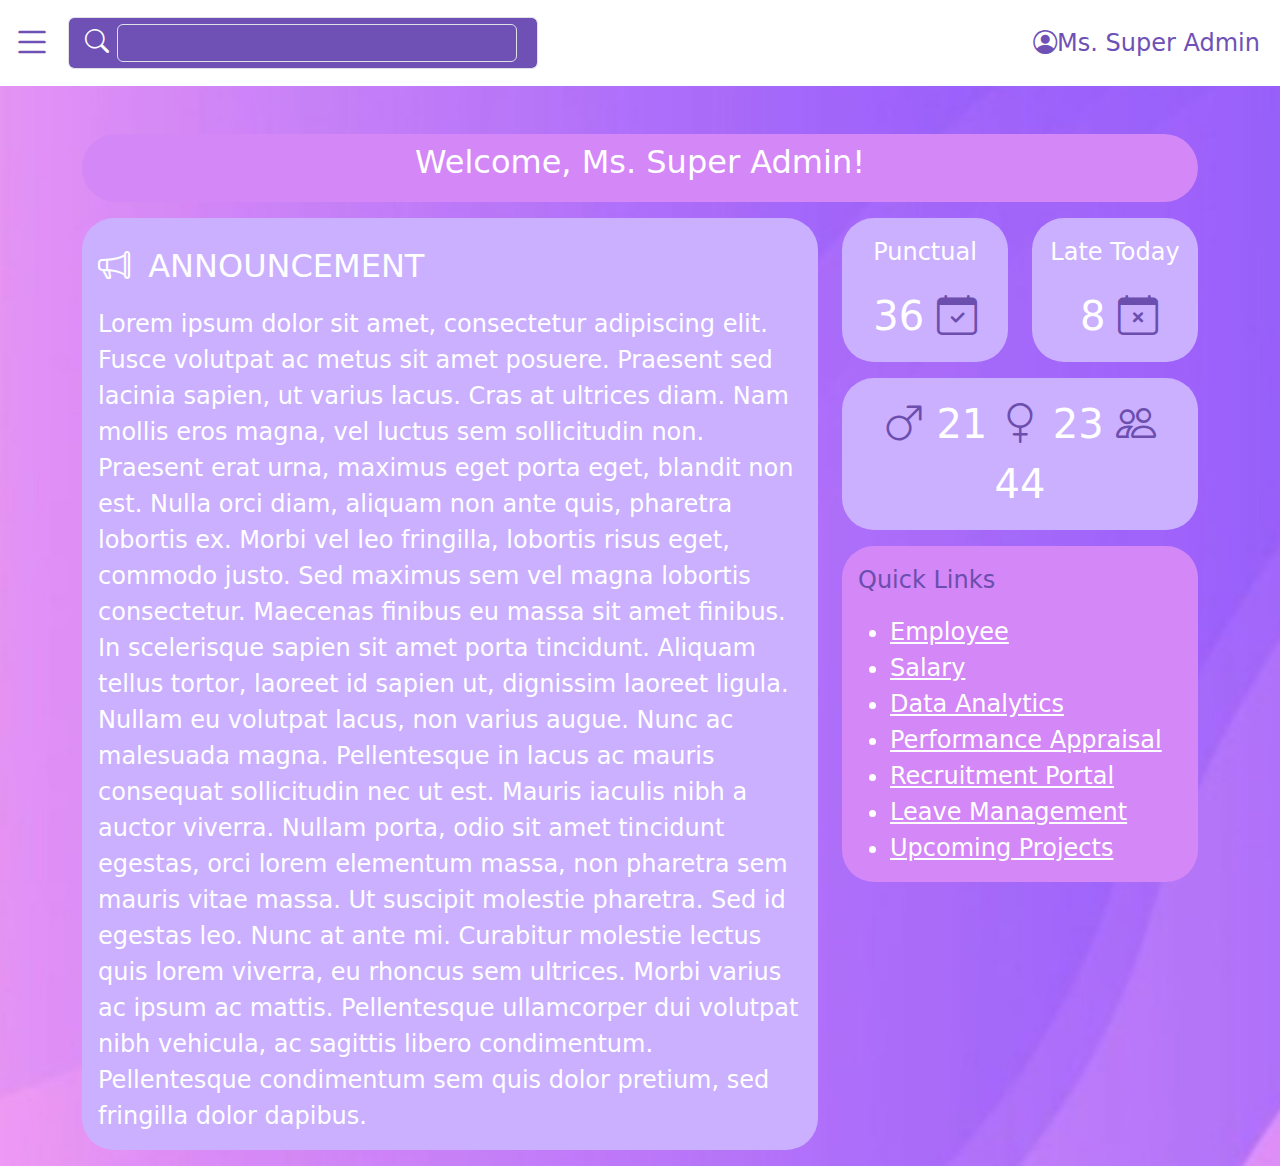
==== index.html @ 763cff5f "Add files via upload" ====
<!DOCTYPE html>
<html lang="en">
<head>
    <meta charset="UTF-8">
    <meta name="viewport" content="width=device-width, initial-scale=1.0">
    <title>HRMS</title>
    <link rel="stylesheet" href="https://cdn.jsdelivr.net/npm/bootstrap@5.3.0-alpha1/dist/css/bootstrap.min.css">
    <link rel="stylesheet" href="https://cdn.jsdelivr.net/npm/bootstrap-icons@1.11.3/font/bootstrap-icons.min.css">
    
    <style>
        body{
            background-image: url('icons/hrms-bg.png');
            background-size: cover;
            background-repeat: no-repeat;
        }
        .hrms-bgpurple, .hrms-bgpurple:focus{
            background-color: #6f51b5;
        }
        .hrms-cpurple{
            color: #6f51b5;
        }
        .sidebar {
            width: 250px;
            position: fixed;
            top: 0;
            left: -250px;
            height: 100%;
            background-color: #fff;
            transition: left 1s ease;
            z-index: 1000;
            padding-top: 50px;
        }
        .content {
            transition: margin-left 1s ease;
        }
        .navbar {
            transition: margin-left 1s ease;
        }
        .show-sidebar {
            left: 0;
        }
        .hrms-sidebar-btn:hover{
            background-color: #8c6ac4;
        }
        .hrms-sidebar-btn{
            text-align: left;
        }
        .hrms-collapse-transition {
            transition: height 1s ease;
        }

    </style>
</head>

<body style="background-color: #dd8ff5;">

    <!-- Navbar -->
    <nav class="navbar navbar-expand-lg navbar-light bg-white border-dark" id="navbar">
        <div class="container-fluid">
            <!-- Left -->
            <div class="d-flex align-items-center">
            <a class="navbar-brand" href="#" onclick="toggleSidebar()">
                <i class="bi bi-list fs-1 hrms-cpurple"></i>
            </a>
            <div class="container-lg form-control hrms-bgpurple">
                <form class="d-flex ms-1">
                    <i class="bi bi-search me-2 fs-4 text-white"></i>
                    <input class="form-control me-2 hrms-bgpurple overflow-hidden" type="search" style="width: 25em;">
                </form>
            </div>
        </div>
            <!-- Right -->
            <div class="d-flex align-items-center">
                <ul class="navbar-nav me-auto mb-2 mb-lg-0">
                    <li class="nav-item">
                        <a class="nav-link fs-4 hrms-cpurple" href="#">
                            <i class="bi bi-person-circle fs-4 hrms-cpurple"></i>Ms. Super Admin
                        </a>
                    </li>
                </ul>
            </div>
        </div>
    </nav>

    <!-- Sidebar -->
    <div id="sidebar" class="sidebar fs-4" style="background-color: #6f51b5;">
        <div class="hrms-cpurple w-100" style="margin-top: -2.15em; padding: 0.75em; background-color: #cbb0ff;">
            <p class="text-center" style="margin-left: -1.75em">BUFFALU</p>
        </div>
        <div class="container-fluid">
            <a href="#" class="btn hrms-sidebar-btn mt-3 w-100 text-white"><i class="bi bi-house-fill"></i> Dashboard</a>
            <div>
                <a href="#" class="btn hrms-sidebar-btn mt-3 w-100 text-white hrms-collapse-transition" id="btn1" data-bs-toggle="collapse" data-bs-target="#organizationOptions" aria-expanded="false" aria-controls="organizationOptions">
                    <i class="bi bi-people-fill"></i> Organization
                </a>
                <div id="organizationOptions" class="collapse">
                    <a href="#" class="btn hrms-sidebar-btn mt-3 w-100 text-white">Option 1</a>
                    <a href="#" class="btn hrms-sidebar-btn mt-3 w-100 text-white">Option 2</a>
                    <a href="#" class="btn hrms-sidebar-btn mt-3 w-100 text-white">Option 3</a>
                </div>
            </div><!-- -->
            <a href="#" class="btn hrms-sidebar-btn mt-3 w-100 text-white"><i class="bi bi-file-earmark-medical-fill"></i> Employees</a>
            <a href="#" class="btn hrms-sidebar-btn mt-3 w-100 text-white"><i class="bi bi-calendar-check-fill"></i> Attendance</a>
            <a href="#" class="btn hrms-sidebar-btn mt-3 w-100 text-white"><i class="bi bi-briefcase-fill"></i> Projects</a>
            <a href="#" class="btn hrms-sidebar-btn mt-3 w-100 text-white"><i class="bi bi-credit-card-fill"></i> Payroll</a>
            <a href="#" class="btn hrms-sidebar-btn mt-3 w-100 text-white"><i class="bi bi-exclamation-circle-fill"></i> Reports</a>
        </div>
        <div style="position: absolute; bottom: 0; right: 0; padding: 10px;">
            <a href="#" class="btn hrms-sidebar-btn mt-3 w-100 text-white" style="border:1px solid #cab0fd">Logout</a>
        </div>
    </div>



    <div id="content" class="content mt-5" >
        <div class="container">
            <div class="row">
                <!-- Welcome -->
                <div class="col-12 mx-auto">
                    <div class="d-flex rounded-pill overflow-hidden px-3 mb-3 fs-2 text-white" style="background-color: #d487f7;">
                        <p class="mx-auto pt-1">Welcome, Ms. Super Admin!</p>
                    </div>
                </div>
            </div>
        
            <div class="row">
                <!-- Announcement -->
                <div class="col">
                    <div class="d-flex rounded-5 overflow-hidden px-3 mb-3 fs-4 text-white" style="background-color: #cbb0ff; padding-top: 1em; min-height: 20em;">
                        <div>
                            <p class="fs-2"><i class="bi bi-megaphone me-2"></i> ANNOUNCEMENT</p>
                            <p class="fs-4">Lorem ipsum dolor sit amet, consectetur adipiscing elit. Fusce volutpat ac metus sit amet posuere. Praesent sed lacinia sapien, ut varius lacus. Cras at ultrices diam. Nam mollis eros magna, vel luctus sem sollicitudin non. Praesent erat urna, maximus eget porta eget, blandit non est. Nulla orci diam, aliquam non ante quis, pharetra lobortis ex. Morbi vel leo fringilla, lobortis risus eget, commodo justo.

                                Sed maximus sem vel magna lobortis consectetur. Maecenas finibus eu massa sit amet finibus. In scelerisque sapien sit amet porta tincidunt. Aliquam tellus tortor, laoreet id sapien ut, dignissim laoreet ligula. Nullam eu volutpat lacus, non varius augue. Nunc ac malesuada magna. Pellentesque in lacus ac mauris consequat sollicitudin nec ut est. Mauris iaculis nibh a auctor viverra. Nullam porta, odio sit amet tincidunt egestas, orci lorem elementum massa, non pharetra sem mauris vitae massa. Ut suscipit molestie pharetra. Sed id egestas leo. Nunc at ante mi. Curabitur molestie lectus quis lorem viverra, eu rhoncus sem ultrices. Morbi varius ac ipsum ac mattis. Pellentesque ullamcorper dui volutpat nibh vehicula, ac sagittis libero condimentum. Pellentesque condimentum sem quis dolor pretium, sed fringilla dolor dapibus.</p>
                        </div>
                    </div>
                </div>
            
                <!-- Today's Attendance -->
                <div class="col-4">
                    <div class="row">
                        <div class="col-6">
                            <div class="d-flex rounded-5 overflow-hidden px-3 mb-3 pt-3 fs-4 text-center text-white" style="background-color: #cbb0ff; min-height:6em">
                                <div style="width: 100%;">
                                    <p> Punctual </p>
                                    <p class="fs-1 ms-2"> 36 <i class="bi bi-calendar-check me-2" style="color: #6b4eae"></i></p>
                                </div>
                            </div>
                        </div>
                        <div class="col-6">
                            <div class="d-flex rounded-5 overflow-hidden px-3 mb-3 pt-3 fs-4 text-center text-white" style="background-color: #cbb0ff; min-height:6em">
                                <div style="width: 100%;">
                                    <p>Late Today</p>
                                    <p class="fs-1 ms-2"> 8 <i class="bi bi-calendar-x" style="color: #6b4eae"></i></p>
                                </div>
                            </div>
                        </div>
                        <div class="col-12">
                            <div class="d-flex rounded-5 overflow-hidden px-3 mb-3 pt-3 fs-4 text-white" style="background-color: #cbb0ff; min-height:4em;">
                                <p class="fs-1 text-center w-100">
                                    <i class="bi bi-gender-male" style="color: #6b4eae"></i> 21 
                                    <i class="bi bi-gender-female" style="color: #6b4eae"></i> 23 
                                    <i class="bi bi-people" style="color: #6b4eae"></i> 44
                                </p>
                            </div>
                        </div>

                        <!-- Quick Links -->
                        <div class="col-12">
                            <div class="d-flex rounded-5 overflow-hidden px-3 mb-3 pt-3" style="background-color: #d487f7; min-height:6em;">
                                <div>
                                    <p class="fs-4" style="color: #6b4eae">Quick Links</p>
                                    <ul class="fs-4 text-white">
                                        <li><a href="#" class="text-white">Employee</a></li>
                                        <li><a href="#" class="text-white">Salary</a></li>
                                        <li><a href="#" class="text-white">Data Analytics</a></li>
                                        <li><a href="#" class="text-white">Performance Appraisal</a></li>
                                        <li><a href="#" class="text-white">Recruitment Portal</a></li>
                                        <li><a href="#" class="text-white">Leave Management</a></li>
                                        <li><a href="#" class="text-white">Upcoming Projects</a></li>
                                    </ul>
                                </div>
                            </div>
                        </div>
                    </div>
                </div>
            </div>
        </div>
    </div>

    <script>
        function toggleSidebar() {
            var sidebar = document.getElementById('sidebar');
            var content = document.getElementById('content');
            var navbar = document.getElementById('navbar');
        
            if (sidebar.classList.contains('show-sidebar')) {
                sidebar.classList.remove('show-sidebar');
                content.style.marginLeft = '0';
                navbar.style.marginLeft = '0';
            }
            else {
                sidebar.classList.add('show-sidebar');
                content.style.marginLeft = '250px';
                navbar.style.marginLeft = '250px';
            }
        }
    </script>

</body>
<script src="https://cdn.jsdelivr.net/npm/bootstrap@5.3.0-alpha1/dist/js/bootstrap.bundle.min.js"></script>

</html>
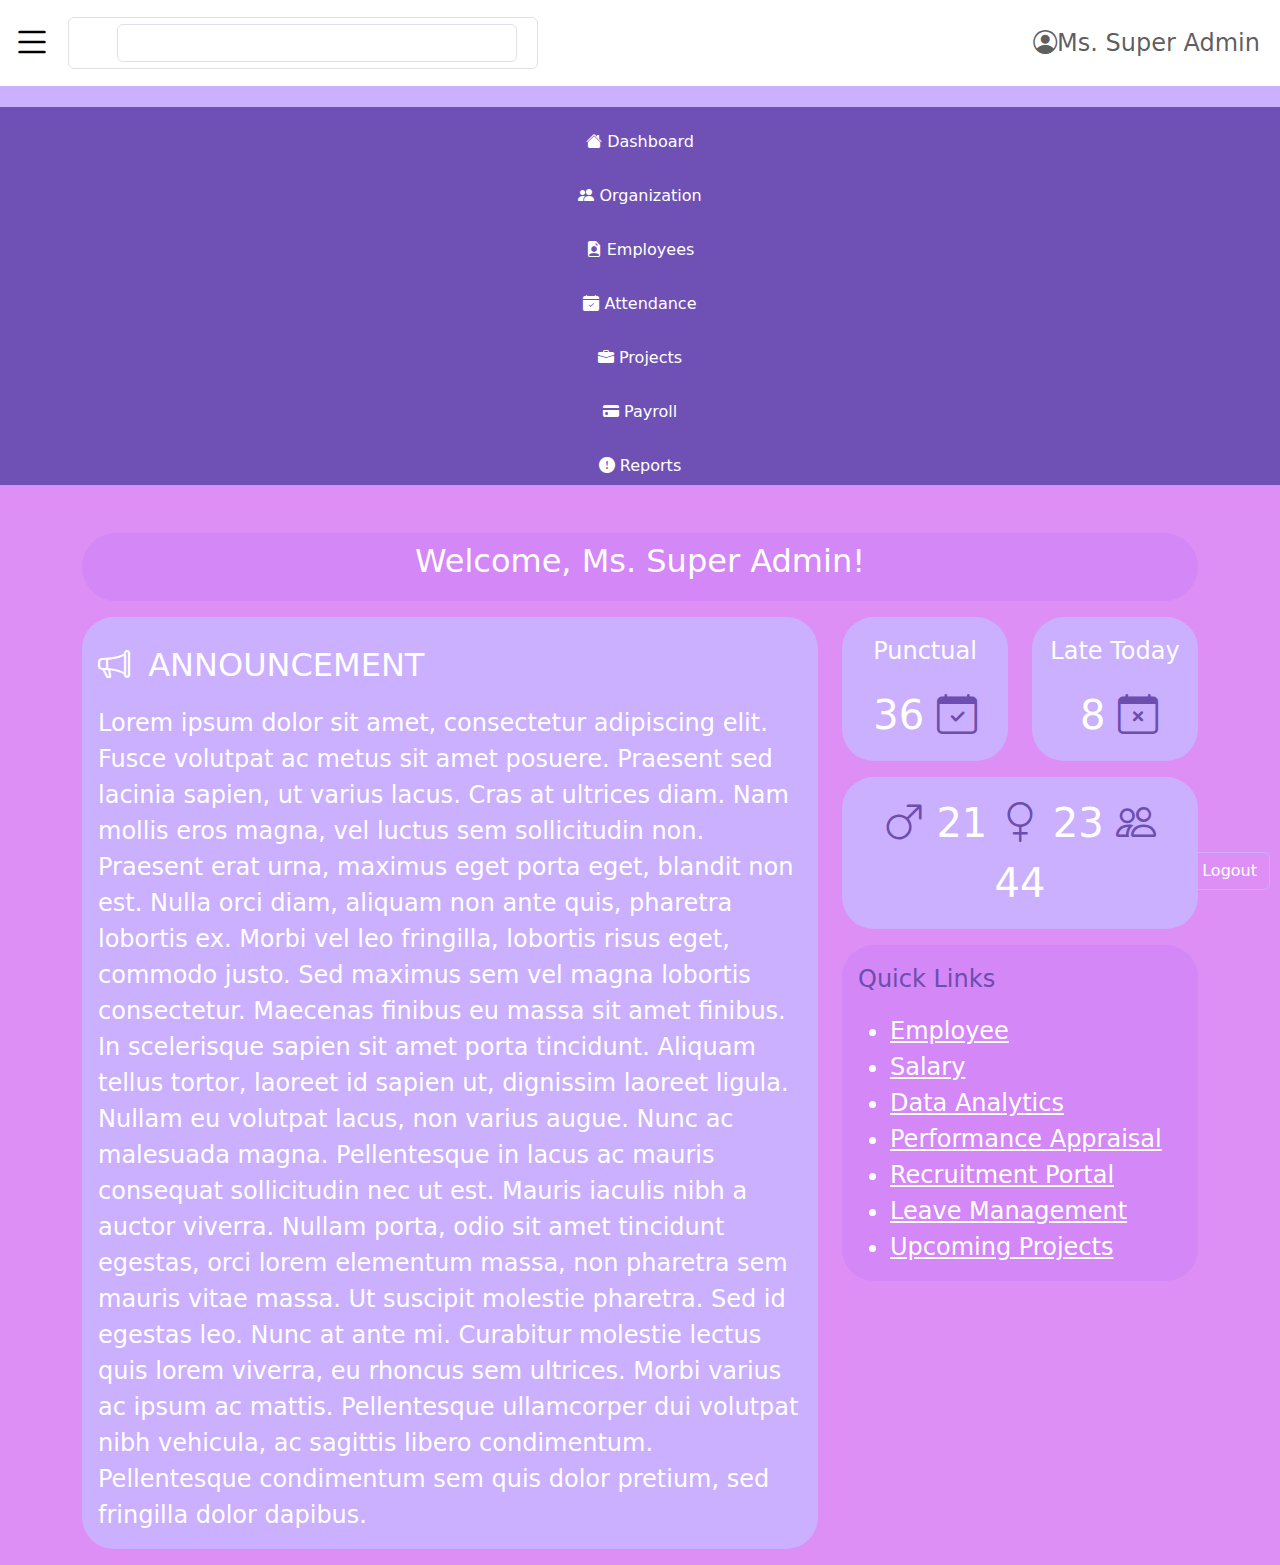
==== commit 7ca1f4e3: "Update index.html - tinanggal yung css/js sa mismong html at ginawang external" ====
--- a/index.html
+++ b/index.html
@@ -6,50 +6,9 @@
     <title>HRMS</title>
     <link rel="stylesheet" href="https://cdn.jsdelivr.net/npm/bootstrap@5.3.0-alpha1/dist/css/bootstrap.min.css">
     <link rel="stylesheet" href="https://cdn.jsdelivr.net/npm/bootstrap-icons@1.11.3/font/bootstrap-icons.min.css">
-    
-    <style>
-        body{
-            background-image: url('icons/hrms-bg.png');
-            background-size: cover;
-            background-repeat: no-repeat;
-        }
-        .hrms-bgpurple, .hrms-bgpurple:focus{
-            background-color: #6f51b5;
-        }
-        .hrms-cpurple{
-            color: #6f51b5;
-        }
-        .sidebar {
-            width: 250px;
-            position: fixed;
-            top: 0;
-            left: -250px;
-            height: 100%;
-            background-color: #fff;
-            transition: left 1s ease;
-            z-index: 1000;
-            padding-top: 50px;
-        }
-        .content {
-            transition: margin-left 1s ease;
-        }
-        .navbar {
-            transition: margin-left 1s ease;
-        }
-        .show-sidebar {
-            left: 0;
-        }
-        .hrms-sidebar-btn:hover{
-            background-color: #8c6ac4;
-        }
-        .hrms-sidebar-btn{
-            text-align: left;
-        }
-        .hrms-collapse-transition {
-            transition: height 1s ease;
-        }
-
-    </style>
+    <link rel="stylesheet" href="style.css">
+    <script src="script.js"></script>
+    <script src="https://cdn.jsdelivr.net/npm/bootstrap@5.3.0-alpha1/dist/js/bootstrap.bundle.min.js"></script>
 </head>
 
 <body style="background-color: #dd8ff5;">
@@ -84,26 +43,71 @@
 
     <!-- Sidebar -->
     <div id="sidebar" class="sidebar fs-4" style="background-color: #6f51b5;">
-        <div class="hrms-cpurple w-100" style="margin-top: -2.15em; padding: 0.75em; background-color: #cbb0ff;">
-            <p class="text-center" style="margin-left: -1.75em">BUFFALU</p>
+        <div class="hrms-cpurple w-100 text-center" style="margin-top: -2.15em; padding: 0.75em; background-color: #cbb0ff;">
+            <img src="icons/logo-test.png" alt="Logo" style="height: 50px; width: auto; vertical-align: middle; margin-left: -1em;">
+            BUFFALU
         </div>
         <div class="container-fluid">
-            <a href="#" class="btn hrms-sidebar-btn mt-3 w-100 text-white"><i class="bi bi-house-fill"></i> Dashboard</a>
-            <div>
+            <a href="#" class="btn hrms-sidebar-btn mt-3 w-100 text-white active-page"><i class="bi bi-house-fill"></i> Dashboard</a>
+            <div><!-- -->
                 <a href="#" class="btn hrms-sidebar-btn mt-3 w-100 text-white hrms-collapse-transition" id="btn1" data-bs-toggle="collapse" data-bs-target="#organizationOptions" aria-expanded="false" aria-controls="organizationOptions">
                     <i class="bi bi-people-fill"></i> Organization
                 </a>
                 <div id="organizationOptions" class="collapse">
-                    <a href="#" class="btn hrms-sidebar-btn mt-3 w-100 text-white">Option 1</a>
-                    <a href="#" class="btn hrms-sidebar-btn mt-3 w-100 text-white">Option 2</a>
-                    <a href="#" class="btn hrms-sidebar-btn mt-3 w-100 text-white">Option 3</a>
+                    <a href="link1.html" class="btn hrms-sidebar-btn mt-3 w-100 text-white"><span class="submenu-text">Administrative Department</span></a>
+                    <a href="#" class="btn hrms-sidebar-btn mt-3 w-100 text-white"><span class="submenu-text">Academic Department</span></a>
                 </div>
             </div><!-- -->
-            <a href="#" class="btn hrms-sidebar-btn mt-3 w-100 text-white"><i class="bi bi-file-earmark-medical-fill"></i> Employees</a>
-            <a href="#" class="btn hrms-sidebar-btn mt-3 w-100 text-white"><i class="bi bi-calendar-check-fill"></i> Attendance</a>
-            <a href="#" class="btn hrms-sidebar-btn mt-3 w-100 text-white"><i class="bi bi-briefcase-fill"></i> Projects</a>
-            <a href="#" class="btn hrms-sidebar-btn mt-3 w-100 text-white"><i class="bi bi-credit-card-fill"></i> Payroll</a>
-            <a href="#" class="btn hrms-sidebar-btn mt-3 w-100 text-white"><i class="bi bi-exclamation-circle-fill"></i> Reports</a>
+            <div><!-- -->
+                <a href="#" class="btn hrms-sidebar-btn mt-3 w-100 text-white hrms-collapse-transition" id="btn1" data-bs-toggle="collapse" data-bs-target="#employeesOptions" aria-expanded="false" aria-controls="employeesOptions">
+                    <i class="bi bi-file-earmark-person-fill"></i> Employees
+                </a>
+                <div id="employeesOptions" class="collapse">
+                    <a href="#" class="btn hrms-sidebar-btn mt-3 w-100 text-white"><span class="submenu-text">Personnel</span></a>
+                    <a href="#" class="btn hrms-sidebar-btn mt-3 w-100 text-white"><span class="submenu-text">Disciplinary Notice</span></a>
+                    <a href="#" class="btn hrms-sidebar-btn mt-3 w-100 text-white"><span class="submenu-text">Recruitment</span></a>
+                </div>
+            </div><!-- -->
+            <div><!-- -->
+                <a href="#" class="btn hrms-sidebar-btn mt-3 w-100 text-white hrms-collapse-transition" id="btn1" data-bs-toggle="collapse" data-bs-target="#attendanceOptions" aria-expanded="false" aria-controls="attendanceOptions">
+                    <i class="bi bi-calendar-check-fill"></i> Attendance
+                </a>
+                <div id="attendanceOptions" class="collapse">
+                    <a href="#" class="btn hrms-sidebar-btn mt-3 w-100 text-white"><span class="submenu-text">Attendance List</span></a>
+                    <a href="#" class="btn hrms-sidebar-btn mt-3 w-100 text-white"><span class="submenu-text">Leave</span></a>
+                    <a href="#" class="btn hrms-sidebar-btn mt-3 w-100 text-white"><span class="submenu-text">Reports</span></a>
+                </div>
+            </div><!-- -->
+            <div><!-- -->
+                <a href="#" class="btn hrms-sidebar-btn mt-3 w-100 text-white hrms-collapse-transition" id="btn1" data-bs-toggle="collapse" data-bs-target="#projectsOptions" aria-expanded="false" aria-controls="projectsOptions">
+                    <i class="bi bi-briefcase-fill"></i> Projects
+                </a>
+                <div id="projectsOptions" class="collapse">
+                    <a href="#" class="btn hrms-sidebar-btn mt-3 w-100 text-white"><span class="submenu-text">Progress Tracking</span></a>
+                    <a href="#" class="btn hrms-sidebar-btn mt-3 w-100 text-white"><span class="submenu-text">List of Request</span></a>
+                    <a href="#" class="btn hrms-sidebar-btn mt-3 w-100 text-white"><span class="submenu-text">List of Approved</span></a>
+                </div>
+            </div><!-- -->
+            <div><!-- -->
+                <a href="#" class="btn hrms-sidebar-btn mt-3 w-100 text-white hrms-collapse-transition" id="btn1" data-bs-toggle="collapse" data-bs-target="#payrollOptions" aria-expanded="false" aria-controls="payrollOptions">
+                    <i class="bi bi-credit-card-fill"></i> Payroll
+                </a>
+                <div id="payrollOptions" class="collapse">
+                    <a href="#" class="btn hrms-sidebar-btn mt-3 w-100 text-white"><span class="submenu-text">Employee</span></a>
+                    <a href="#" class="btn hrms-sidebar-btn mt-3 w-100 text-white"><span class="submenu-text">Payslip</span></a>
+                    <a href="#" class="btn hrms-sidebar-btn mt-3 w-100 text-white"><span class="submenu-text">Reports</span></a>
+                </div>
+            </div><!-- -->
+            <div><!-- -->
+                <a href="#" class="btn hrms-sidebar-btn mt-3 w-100 text-white hrms-collapse-transition" id="btn1" data-bs-toggle="collapse" data-bs-target="#reportsOptions" aria-expanded="false" aria-controls="reportsOptions">
+                    <i class="bi bi-exclamation-circle-fill"></i> Reports
+                </a>
+                <div id="reportsOptions" class="collapse">
+                    <a href="#" class="btn hrms-sidebar-btn mt-3 w-100 text-white"><span class="submenu-text">1</span></a>
+                    <a href="#" class="btn hrms-sidebar-btn mt-3 w-100 text-white"><span class="submenu-text">2</span></a>
+                    <a href="#" class="btn hrms-sidebar-btn mt-3 w-100 text-white"><span class="submenu-text">3</span></a>
+                </div>
+            </div><!-- -->
         </div>
         <div style="position: absolute; bottom: 0; right: 0; padding: 10px;">
             <a href="#" class="btn hrms-sidebar-btn mt-3 w-100 text-white" style="border:1px solid #cab0fd">Logout</a>
@@ -188,26 +192,6 @@
         </div>
     </div>
 
-    <script>
-        function toggleSidebar() {
-            var sidebar = document.getElementById('sidebar');
-            var content = document.getElementById('content');
-            var navbar = document.getElementById('navbar');
-        
-            if (sidebar.classList.contains('show-sidebar')) {
-                sidebar.classList.remove('show-sidebar');
-                content.style.marginLeft = '0';
-                navbar.style.marginLeft = '0';
-            }
-            else {
-                sidebar.classList.add('show-sidebar');
-                content.style.marginLeft = '250px';
-                navbar.style.marginLeft = '250px';
-            }
-        }
-    </script>
+</body>
 
-</body>
-<script src="https://cdn.jsdelivr.net/npm/bootstrap@5.3.0-alpha1/dist/js/bootstrap.bundle.min.js"></script>
-
-</html>+</html>
